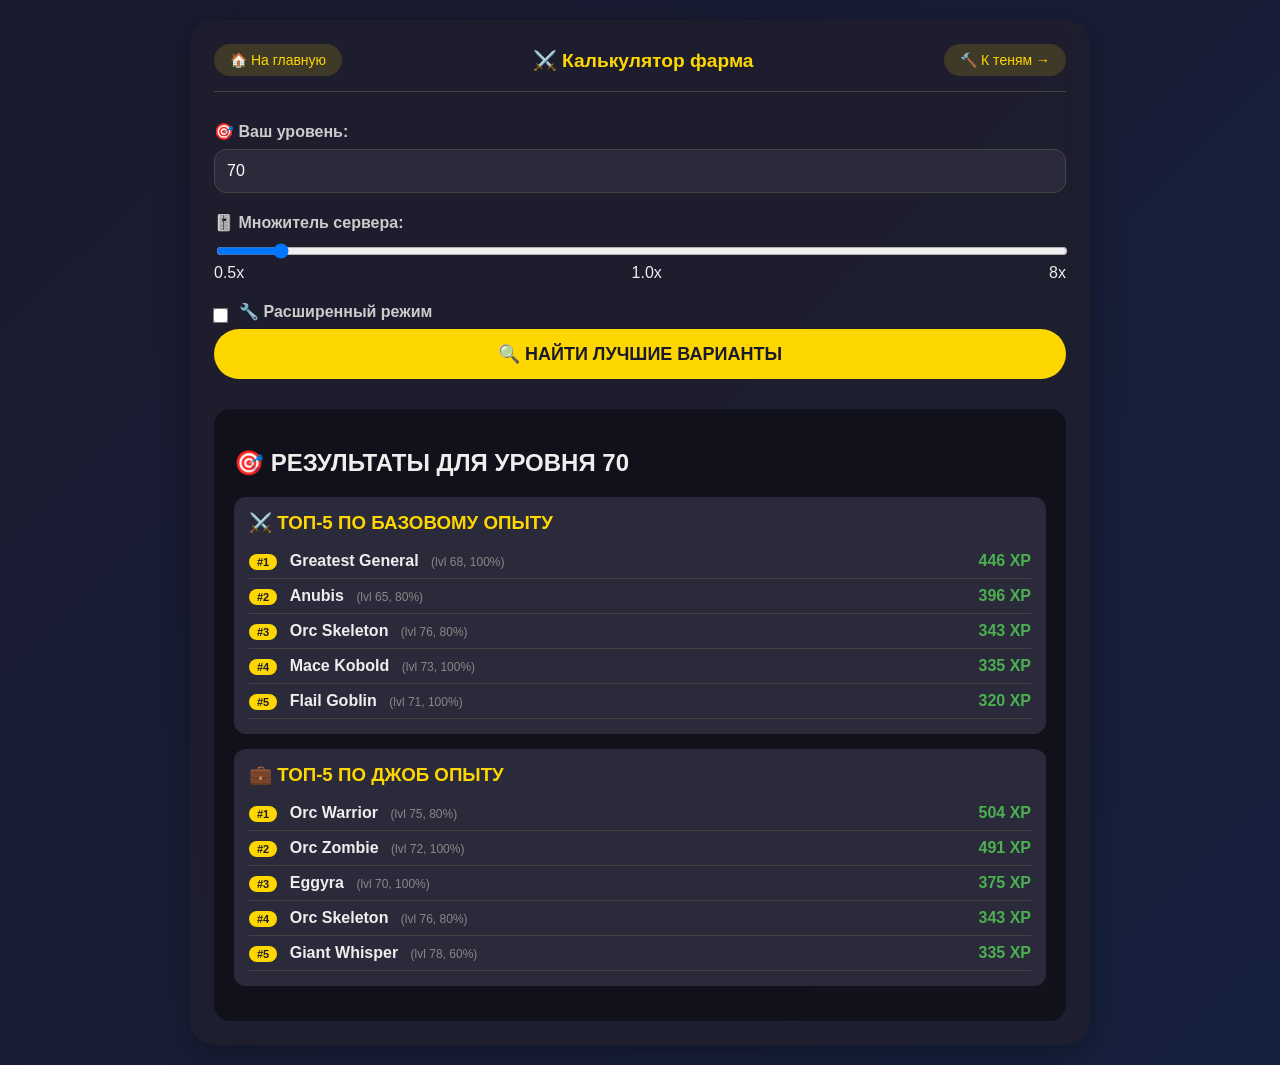
==== farm.html @ e1d3d7b4 "Add files via upload" ====
<!DOCTYPE html>
<html lang="ru">
<head>
    <meta charset="UTF-8">
    <meta name="viewport" content="width=device-width, initial-scale=1.0">
    <title>Калькулятор фарма - SUPER местечко</title>
    <link rel="stylesheet" href="style.css">
</head>
<body>
    <div class="container">
        <div class="nav-bar">
            <a href="index.html" class="home-btn">🏠 На главную</a>
            <span class="page-title">⚔️ Калькулятор фарма</span>
            <a href="shadow.html" class="switch-btn">🔨 К теням →</a>
        </div>
        
        <div class="input-group">
            <label>🎯 Ваш уровень:</label>
            <input type="number" id="playerLevel" value="70" min="1" max="150">
        </div>
        
        <div class="input-group">
            <label>🎚️ Множитель сервера:</label>
            <input type="range" id="serverBonus" min="0.5" max="8" step="0.1" value="1.0">
            <div class="flex-between">
                <span>0.5x</span>
                <span id="serverBonusValue">1.0x</span>
                <span>8x</span>
            </div>
        </div>
        
        <div class="switch">
            <input type="checkbox" id="advancedMode">
            <label>🔧 Расширенный режим</label>
        </div>
        
        <div id="advancedPanel" class="advanced-panel">
            <div class="row">
                <div class="input-group">
                    <label>📊 Тип опыта:</label>
                    <select id="expType">
                        <option value="base">Базовый опыт (Base)</option>
                        <option value="job">Опыт профессии (Job)</option>
                    </select>
                </div>
                <div class="input-group">
                    <label>👥 Количество в пати:</label>
                    <input type="number" id="partySize" min="1" max="5" value="1">
                </div>
            </div>
            <div class="row">
                <div class="input-group">
                    <label>🎭 Разных классов в пати:</label>
                    <input type="number" id="classVariety" min="1" max="5" value="1">
                </div>
                <div class="input-group">
                    <label>⏱️ Время убийства (сек):</label>
                    <input type="number" id="killTime" min="0.1" step="0.1" value="5">
                </div>
            </div>
            <div class="input-group">
                <div class="switch">
                    <input type="checkbox" id="odinBless">
                    <label>✨ Благословение Одина (x5 опыт)</label>
                </div>
            </div>
            <div class="input-group" id="odinPointsGroup" style="display: none;">
                <label>💎 Очков Одина в запасе:</label>
                <input type="number" id="odinPoints" min="0" value="100">
                <div class="odin-info">Маленькие: 1 очко | Средние: 2 | Большие: 3</div>
            </div>
        </div>
        
        <button id="calculateBtn">🔍 НАЙТИ ЛУЧШИЕ ВАРИАНТЫ</button>
        
        <div id="results" class="results">
            <div style="text-align: center; color: #888;">Введите уровень и нажмите кнопку</div>
        </div>
    </div>

    <script src="farm.js"></script>
</body>
</html>
---- style.css ----
* {
    box-sizing: border-box;
}

body {
    font-family: -apple-system, BlinkMacSystemFont, 'Segoe UI', Roboto, sans-serif;
    background: linear-gradient(135deg, #1a1a2e 0%, #16213e 100%);
    min-height: 100vh;
    margin: 0;
    padding: 20px;
    color: #eee;
}

.container {
    max-width: 900px;
    margin: 0 auto;
    background: rgba(30, 30, 46, 0.9);
    border-radius: 24px;
    padding: 24px;
    backdrop-filter: blur(10px);
    box-shadow: 0 8px 32px rgba(0,0,0,0.3);
}

/* ========== ГЛАВНАЯ СТРАНИЦА ========== */
.hero {
    text-align: center;
    padding: 40px 24px;
}

.hero h1 {
    font-size: 2.4em;
    margin-bottom: 10px;
}

.subtitle {
    font-size: 1.2em;
    color: #aaa;
    margin-bottom: 50px;
}

.hero-buttons {
    display: flex;
    gap: 30px;
    justify-content: center;
    flex-wrap: wrap;
    margin-bottom: 50px;
}

.hero-btn {
    background: rgba(255, 255, 255, 0.1);
    border: 2px solid rgba(255, 215, 0, 0.3);
    border-radius: 20px;
    padding: 30px 40px;
    text-decoration: none;
    color: white;
    transition: all 0.3s ease;
    width: 280px;
    text-align: center;
}

.hero-btn:hover {
    transform: translateY(-5px);
    border-color: #ffd700;
    background: rgba(255, 215, 0, 0.1);
    box-shadow: 0 10px 30px rgba(255, 215, 0, 0.2);
}

.btn-icon {
    font-size: 4em;
    display: block;
    margin-bottom: 15px;
}

.btn-title {
    font-size: 1.5em;
    font-weight: bold;
    display: block;
    margin-bottom: 10px;
    color: #ffd700;
}

.btn-desc {
    font-size: 0.9em;
    color: #aaa;
}

.hero-footer {
    margin-top: 40px;
    padding-top: 20px;
    border-top: 1px solid #444;
    color: #666;
    font-size: 0.8em;
}

/* ========== НАВИГАЦИЯ ========== */
.nav-bar {
    display: flex;
    justify-content: space-between;
    align-items: center;
    margin-bottom: 30px;
    padding-bottom: 15px;
    border-bottom: 1px solid #444;
    flex-wrap: wrap;
    gap: 10px;
}

.home-btn, .switch-btn {
    background: rgba(255, 215, 0, 0.15);
    padding: 8px 16px;
    border-radius: 20px;
    text-decoration: none;
    color: #ffd700;
    font-size: 14px;
    transition: all 0.2s;
}

.home-btn:hover, .switch-btn:hover {
    background: rgba(255, 215, 0, 0.3);
}

.page-title {
    font-size: 1.2em;
    font-weight: bold;
    color: #ffd700;
}

/* ========== ОБЩИЕ СТИЛИ ========== */
h1 {
    text-align: center;
    margin-top: 0;
    color: #ffd700;
}

.input-group {
    margin-bottom: 20px;
}

label {
    display: block;
    margin-bottom: 8px;
    font-weight: bold;
    color: #ccc;
}

input, select {
    width: 100%;
    padding: 12px;
    border-radius: 12px;
    border: 1px solid #444;
    background: #2a2a3a;
    color: white;
    font-size: 16px;
}

input[type="range"] {
    padding: 0;
}

.row {
    display: flex;
    gap: 15px;
    flex-wrap: wrap;
}

.row > * {
    flex: 1;
}

.switch {
    display: flex;
    align-items: center;
    gap: 12px;
    cursor: pointer;
}

.switch input {
    width: auto;
    transform: scale(1.2);
    margin: 0;
}

.advanced-panel {
    display: none;
    margin-top: 20px;
    padding: 20px;
    background: rgba(0,0,0,0.3);
    border-radius: 16px;
}

.advanced-panel.show {
    display: block;
}

.results {
    margin-top: 30px;
    padding: 20px;
    background: rgba(0,0,0,0.4);
    border-radius: 16px;
}

.result-card {
    background: #2a2a3a;
    border-radius: 12px;
    padding: 15px;
    margin-bottom: 15px;
}

.result-card h3 {
    margin: 0 0 10px 0;
    color: #ffd700;
}

.monster-item, .craft-item {
    display: flex;
    justify-content: space-between;
    align-items: center;
    padding: 8px 0;
    border-bottom: 1px solid #444;
}

.monster-name, .craft-name {
    font-weight: bold;
}

.monster-exp, .craft-stats {
    color: #4caf50;
    font-weight: bold;
}

.monster-penalty {
    font-size: 12px;
    color: #888;
    margin-left: 8px;
}

button {
    background: #ffd700;
    color: #1a1a2e;
    border: none;
    padding: 14px 28px;
    border-radius: 40px;
    font-size: 18px;
    font-weight: bold;
    cursor: pointer;
    width: 100%;
    transition: transform 0.1s;
}

button:active {
    transform: scale(0.98);
}

.flex-between {
    display: flex;
    justify-content: space-between;
    align-items: center;
}

.odin-info {
    font-size: 14px;
    color: #aaa;
    margin-top: 5px;
}

.badge {
    background: #ffd700;
    color: #1a1a2e;
    padding: 2px 8px;
    border-radius: 20px;
    font-size: 11px;
    font-weight: bold;
    margin-right: 8px;
}

/* Увеличенные иконки в таблице */
.craft-img {
    width: 80px;
    text-align: center;
    padding: 8px;
}

.item-icon {
    width: 64px;
    height: 64px;
    object-fit: contain;
    border-radius: 12px;
    background: rgba(0,0,0,0.3);
    padding: 8px;
    transition: transform 0.2s;
}

.item-icon:hover {
    transform: scale(1.1);
}

/* Растянутое поле ввода */
#dataInput {
    width: 100%;
    font-family: monospace;
    font-size: 14px;
    line-height: 1.5;
    resize: vertical;
}

/* Детали конвертации */
.detail-row {
    background: rgba(0,0,0,0.2);
}

.detail-cell {
    padding: 10px !important;
}

.detail-steps {
    font-size: 12px;
    color: #aaa;
    padding: 8px;
    background: rgba(0,0,0,0.3);
    border-radius: 8px;
}

.detail-steps div {
    padding: 4px 0;
    font-family: monospace;
}

details summary {
    cursor: pointer;
    color: #ffd700;
    font-size: 12px;
}

details summary:hover {
    text-decoration: underline;
}

/* Увеличенные ячейки таблицы */
.craft-table th, .craft-table td {
    padding: 12px 8px;
    vertical-align: middle;
}

.craft-name {
    font-weight: bold;
    font-size: 14px;
}

.craft-orig, .craft-gain, .craft-need {
    text-align: center;
    font-size: 14px;
}

.craft-gain {
    color: #4caf50;
    font-weight: bold;
}

.craft-need {
    color: #ff9800;
    font-weight: bold;
}

.craft-total {
    color: #ffd700;
    font-weight: bold;
    font-size: 16px;
}
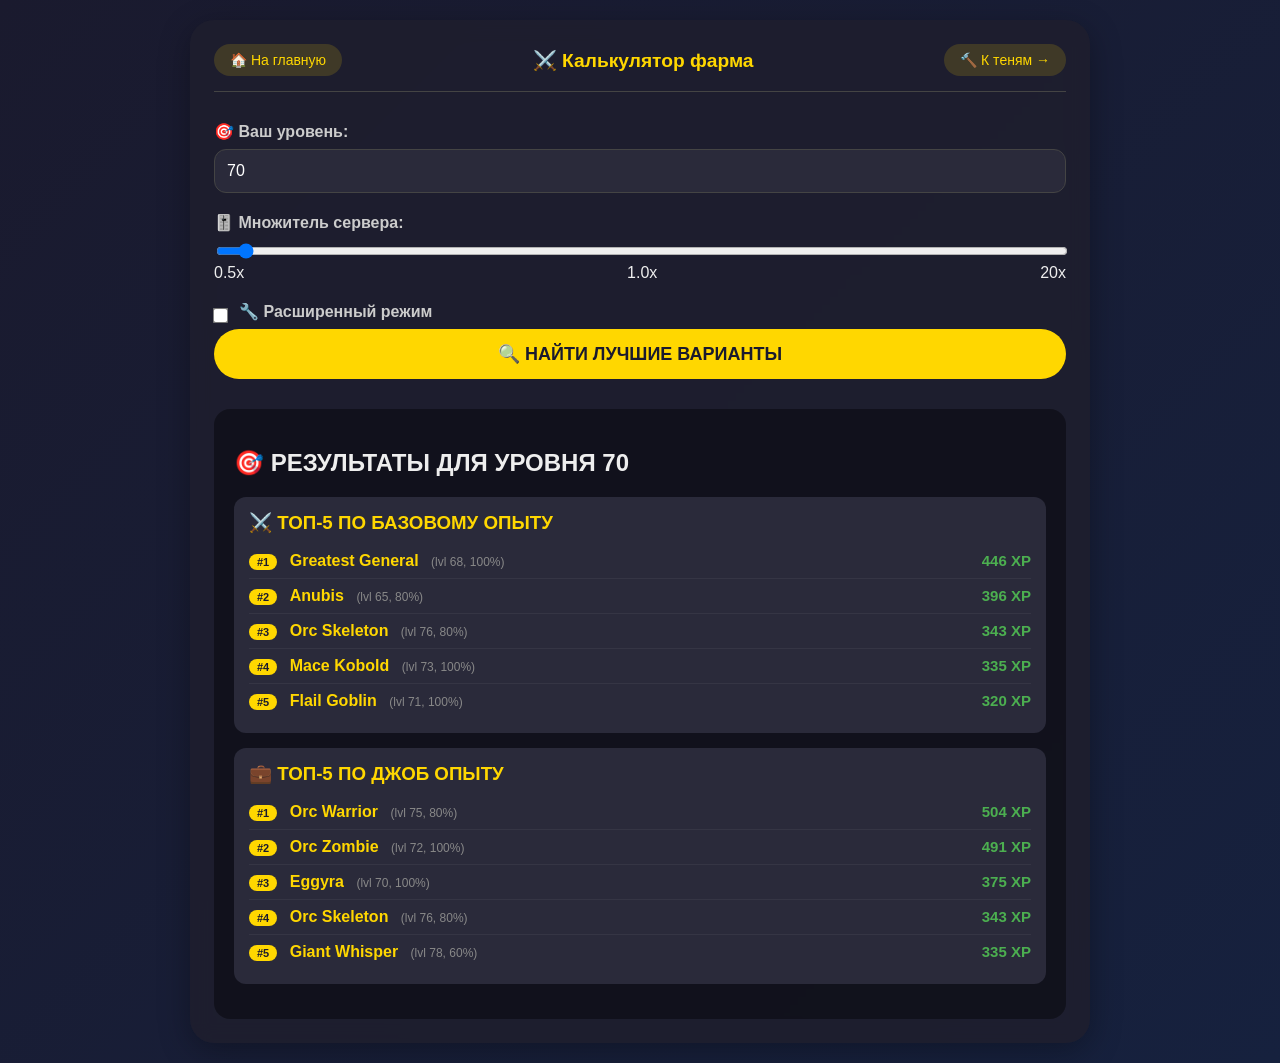
==== commit 616d2a76: "Add files via upload" ====
--- a/farm.html
+++ b/farm.html
@@ -21,11 +21,11 @@
         
         <div class="input-group">
             <label>🎚️ Множитель сервера:</label>
-            <input type="range" id="serverBonus" min="0.5" max="8" step="0.1" value="1.0">
+            <input type="range" id="serverBonus" min="0.5" max="20" step="0.1" value="1.0">
             <div class="flex-between">
                 <span>0.5x</span>
                 <span id="serverBonusValue">1.0x</span>
-                <span>8x</span>
+                <span>20x</span>
             </div>
         </div>
         
@@ -35,43 +35,58 @@
         </div>
         
         <div id="advancedPanel" class="advanced-panel">
+            <!-- Выбор моба -->
             <div class="row">
                 <div class="input-group">
-                    <label>📊 Тип опыта:</label>
-                    <select id="expType">
-                        <option value="base">Базовый опыт (Base)</option>
-                        <option value="job">Опыт профессии (Job)</option>
+                    <label>📏 Размер моба:</label>
+                    <select id="monsterSize">
+                        <option value="small">Маленький [S]</option>
+                        <option value="medium" selected>Средний [M]</option>
+                        <option value="large">Большой [L]</option>
                     </select>
                 </div>
                 <div class="input-group">
-                    <label>👥 Количество в пати:</label>
-                    <input type="number" id="partySize" min="1" max="5" value="1">
+                    <label>👾 Моб:</label>
+                    <select id="monsterSelect">
+                        <option value="">Загружаем...</option>
+                    </select>
                 </div>
             </div>
+            
+            <!-- Параметры пати -->
             <div class="row">
                 <div class="input-group">
-                    <label>🎭 Разных классов в пати:</label>
-                    <input type="number" id="classVariety" min="1" max="5" value="1">
+                    <label>👥 Человек в пати:</label>
+                    <select id="partySize">
+                        <option value="1">1</option>
+                        <option value="2">2</option>
+                        <option value="3">3</option>
+                        <option value="4">4</option>
+                        <option value="5" selected>5</option>
+                    </select>
                 </div>
                 <div class="input-group">
-                    <label>⏱️ Время убийства (сек):</label>
-                    <input type="number" id="killTime" min="0.1" step="0.1" value="5">
+                    <label>🎭 Разных классов в пати:</label>
+                    <select id="classVariety">
+                        <option value="1">1</option>
+                        <option value="2">2</option>
+                        <option value="3">3</option>
+                        <option value="4">4</option>
+                        <option value="5">5</option>
+                    </select>
                 </div>
             </div>
+            
             <div class="input-group">
-                <div class="switch">
-                    <input type="checkbox" id="odinBless">
-                    <label>✨ Благословение Одина (x5 опыт)</label>
+                <label>⏱️ Время на убийство моба (сек):</label>
+                <input type="number" id="killTime" min="0.1" step="0.1" value="5.0">
+                <div class="odin-info">
+                    💡 Если вы убиваете монстров в пати, то нужно посчитать. Например, если каждый из 5 членов группы убивает одного монстра за 3 секунды, то получается, что вы убиваете вместе одного моба за 0.6 сек.
                 </div>
-            </div>
-            <div class="input-group" id="odinPointsGroup" style="display: none;">
-                <label>💎 Очков Одина в запасе:</label>
-                <input type="number" id="odinPoints" min="0" value="100">
-                <div class="odin-info">Маленькие: 1 очко | Средние: 2 | Большие: 3</div>
             </div>
         </div>
         
-        <button id="calculateBtn">🔍 НАЙТИ ЛУЧШИЕ ВАРИАНТЫ</button>
+        <button id="calculateBtn" style="background: #ffd700;">🔍 НАЙТИ ЛУЧШИЕ ВАРИАНТЫ</button>
         
         <div id="results" class="results">
             <div style="text-align: center; color: #888;">Введите уровень и нажмите кнопку</div>
--- a/style.css
+++ b/style.css
@@ -364,4 +364,361 @@
     color: #ffd700;
     font-weight: bold;
     font-size: 16px;
+}
+
+/* ========== ФУТЕР ========== */
+.hero-footer {
+    margin-top: 50px;
+    padding-top: 30px;
+    border-top: 1px solid rgba(255, 215, 0, 0.3);
+}
+
+.footer-text {
+    text-align: center;
+    margin-bottom: 30px;
+    color: #aaa;
+    font-size: 14px;
+    line-height: 1.6;
+}
+
+.footer-text p {
+    margin: 8px 0;
+}
+
+.social-links {
+    display: flex;
+    justify-content: center;
+    gap: 30px;
+    flex-wrap: wrap;
+    margin-bottom: 30px;
+}
+
+.social-link {
+    display: flex;
+    flex-direction: column;
+    align-items: center;
+    gap: 8px;
+    text-decoration: none;
+    color: #ccc;
+    transition: all 0.3s ease;
+    padding: 10px;
+    border-radius: 16px;
+    background: rgba(255, 255, 255, 0.05);
+    min-width: 80px;
+}
+
+.social-link:hover {
+    transform: translateY(-5px);
+    background: rgba(255, 215, 0, 0.15);
+    color: #ffd700;
+}
+
+.social-icon {
+    width: 64px;
+    height: 64px;
+    object-fit: contain;
+    border-radius: 16px;
+}
+
+.social-link span {
+    font-size: 12px;
+    font-weight: bold;
+}
+
+.footer-copyright {
+    text-align: center;
+    color: #666;
+    font-size: 11px;
+    padding-top: 20px;
+    border-top: 1px solid rgba(255, 255, 255, 0.1);
+}
+
+.footer-copyright p {
+    margin: 0;
+}
+
+@media (max-width: 600px) {
+    .social-links {
+        gap: 15px;
+    }
+    .social-link {
+        min-width: 60px;
+        padding: 6px;
+    }
+    .social-icon {
+        width: 48px;
+        height: 48px;
+    }
+    .social-link span {
+        font-size: 10px;
+    }
+    .footer-text {
+        font-size: 12px;
+    }
+}
+
+/* Подсветка строк с остатками */
+.alert-row {
+    background: rgba(255, 0, 0, 0.2) !important;
+    border-left: 3px solid #ff4444;
+}
+
+.alert-row:hover {
+    background: rgba(255, 0, 0, 0.3) !important;
+}
+
+/* Дополнительно: можно добавить иконку предупреждения */
+.alert-row .craft-name::before {
+    content: "⚠️ ";
+    font-size: 14px;
+}
+
+/* Добавляем в конец файла style.css */
+
+/* Новая верстка с выпадающим списком и чекбоксом */
+.controls-row {
+    display: flex;
+    flex-direction: column;
+    gap: 15px;
+    margin: 15px 0;
+}
+
+.controls-top {
+    display: flex;
+    flex-wrap: wrap;
+    gap: 30px;
+    align-items: flex-start;
+}
+
+.controls-top .rank-selector {
+    display: flex;
+    flex-direction: column;
+    gap: 6px;
+    flex: 1 1 200px;
+    min-width: 180px;
+}
+
+.controls-top .rank-selector label {
+    margin: 0;
+    font-weight: bold;
+    color: #ccc;
+    font-size: 14px;
+}
+
+.controls-top .rank-selector select {
+    padding: 10px 14px;
+    border-radius: 40px;
+    border: 1px solid #444;
+    background: #2a2a3a;
+    color: white;
+    font-size: 16px;
+    cursor: pointer;
+    width: 100%;
+}
+
+.controls-top .break-selector {
+    display: flex;
+    flex-direction: column;
+    gap: 6px;
+    flex: 1 1 200px;
+    min-width: 180px;
+}
+
+.controls-top .break-selector label {
+    margin: 0;
+    font-weight: bold;
+    color: #ccc;
+    font-size: 14px;
+}
+
+.controls-top .break-selector .checkbox-wrapper {
+    display: flex;
+    align-items: center;
+    gap: 10px;
+}
+
+.controls-top .break-selector input[type="checkbox"] {
+    width: 22px;
+    height: 22px;
+    cursor: pointer;
+    accent-color: #ffd700;
+    flex: 0 0 auto;
+    margin: 0;
+}
+
+.controls-top .break-selector .checkbox-wrapper span {
+    color: #aaa;
+    font-size: 14px;
+}
+
+.controls-buttons {
+    display: flex;
+    gap: 15px;
+    flex-wrap: wrap;
+}
+
+.controls-buttons .btn-min {
+    background: #4caf50;
+    flex: 1 1 200px;
+    min-width: 180px;
+    padding: 14px 28px;
+    border: none;
+    border-radius: 40px;
+    font-size: 18px;
+    font-weight: bold;
+    cursor: pointer;
+    color: white;
+    transition: transform 0.1s;
+}
+
+.controls-buttons .btn-min:hover {
+    opacity: 0.9;
+}
+
+.controls-buttons .btn-full {
+    background: #ff9800;
+    flex: 1 1 200px;
+    min-width: 180px;
+    padding: 14px 28px;
+    border: none;
+    border-radius: 40px;
+    font-size: 18px;
+    font-weight: bold;
+    cursor: pointer;
+    color: white;
+    transition: transform 0.1s;
+}
+
+.controls-buttons .btn-full:hover {
+    opacity: 0.9;
+}
+
+.controls-buttons button:active {
+    transform: scale(0.98);
+}
+
+/* Адаптация для мобильных устройств */
+@media (max-width: 600px) {
+    .controls-top {
+        flex-direction: column;
+        gap: 15px;
+    }
+    
+    .controls-top .rank-selector,
+    .controls-top .break-selector {
+        flex: 1 1 auto;
+        min-width: unset;
+        width: 100%;
+    }
+    
+    .controls-buttons {
+        flex-direction: column;
+    }
+    
+    .controls-buttons .btn-min,
+    .controls-buttons .btn-full {
+        flex: 1 1 auto;
+        min-width: unset;
+        width: 100%;
+    }
+}
+/* Стили для расширенного режима */
+#advancedPanel .row {
+    display: flex;
+    gap: 15px;
+    flex-wrap: wrap;
+}
+
+#advancedPanel .row > * {
+    flex: 1;
+    min-width: 150px;
+}
+
+#advancedPanel select,
+#advancedPanel input[type="number"] {
+    width: 100%;
+    padding: 10px 14px;
+    border-radius: 12px;
+    border: 1px solid #444;
+    background: #2a2a3a;
+    color: white;
+    font-size: 15px;
+}
+
+#advancedPanel .odin-info {
+    font-size: 13px;
+    color: #aaa;
+    margin-top: 8px;
+    padding: 10px;
+    background: rgba(0,0,0,0.2);
+    border-radius: 8px;
+    border-left: 3px solid #ffd700;
+}
+
+/* Результаты в расширенном режиме */
+.result-card .monster-item {
+    display: flex;
+    justify-content: space-between;
+    align-items: center;
+    padding: 8px 0;
+    border-bottom: 1px solid rgba(255,255,255,0.05);
+}
+
+.result-card .monster-item:last-child {
+    border-bottom: none;
+}
+
+.result-card .monster-name {
+    font-weight: bold;
+    color: #ffd700;
+}
+
+.result-card .monster-exp {
+    color: #4caf50;
+    font-weight: bold;
+    font-size: 15px;
+}
+
+.result-card .monster-penalty {
+    font-size: 12px;
+    color: #888;
+    margin-left: 8px;
+}
+
+/* Поля ввода в результатах */
+#results .input-group {
+    margin-bottom: 12px;
+}
+
+#results .input-group label {
+    font-size: 14px;
+    color: #aaa;
+    margin-bottom: 4px;
+}
+
+#results .input-group input {
+    width: 100%;
+    padding: 10px 14px;
+    border-radius: 12px;
+    border: 1px solid #444;
+    background: #2a2a3a;
+    color: white;
+    font-size: 15px;
+}
+
+#results .input-group input:focus {
+    outline: none;
+    border-color: #ffd700;
+}
+
+/* Адаптация для мобильных */
+@media (max-width: 600px) {
+    #advancedPanel .row {
+        flex-direction: column;
+        gap: 10px;
+    }
+    
+    #advancedPanel .row > * {
+        min-width: unset;
+    }
 }
